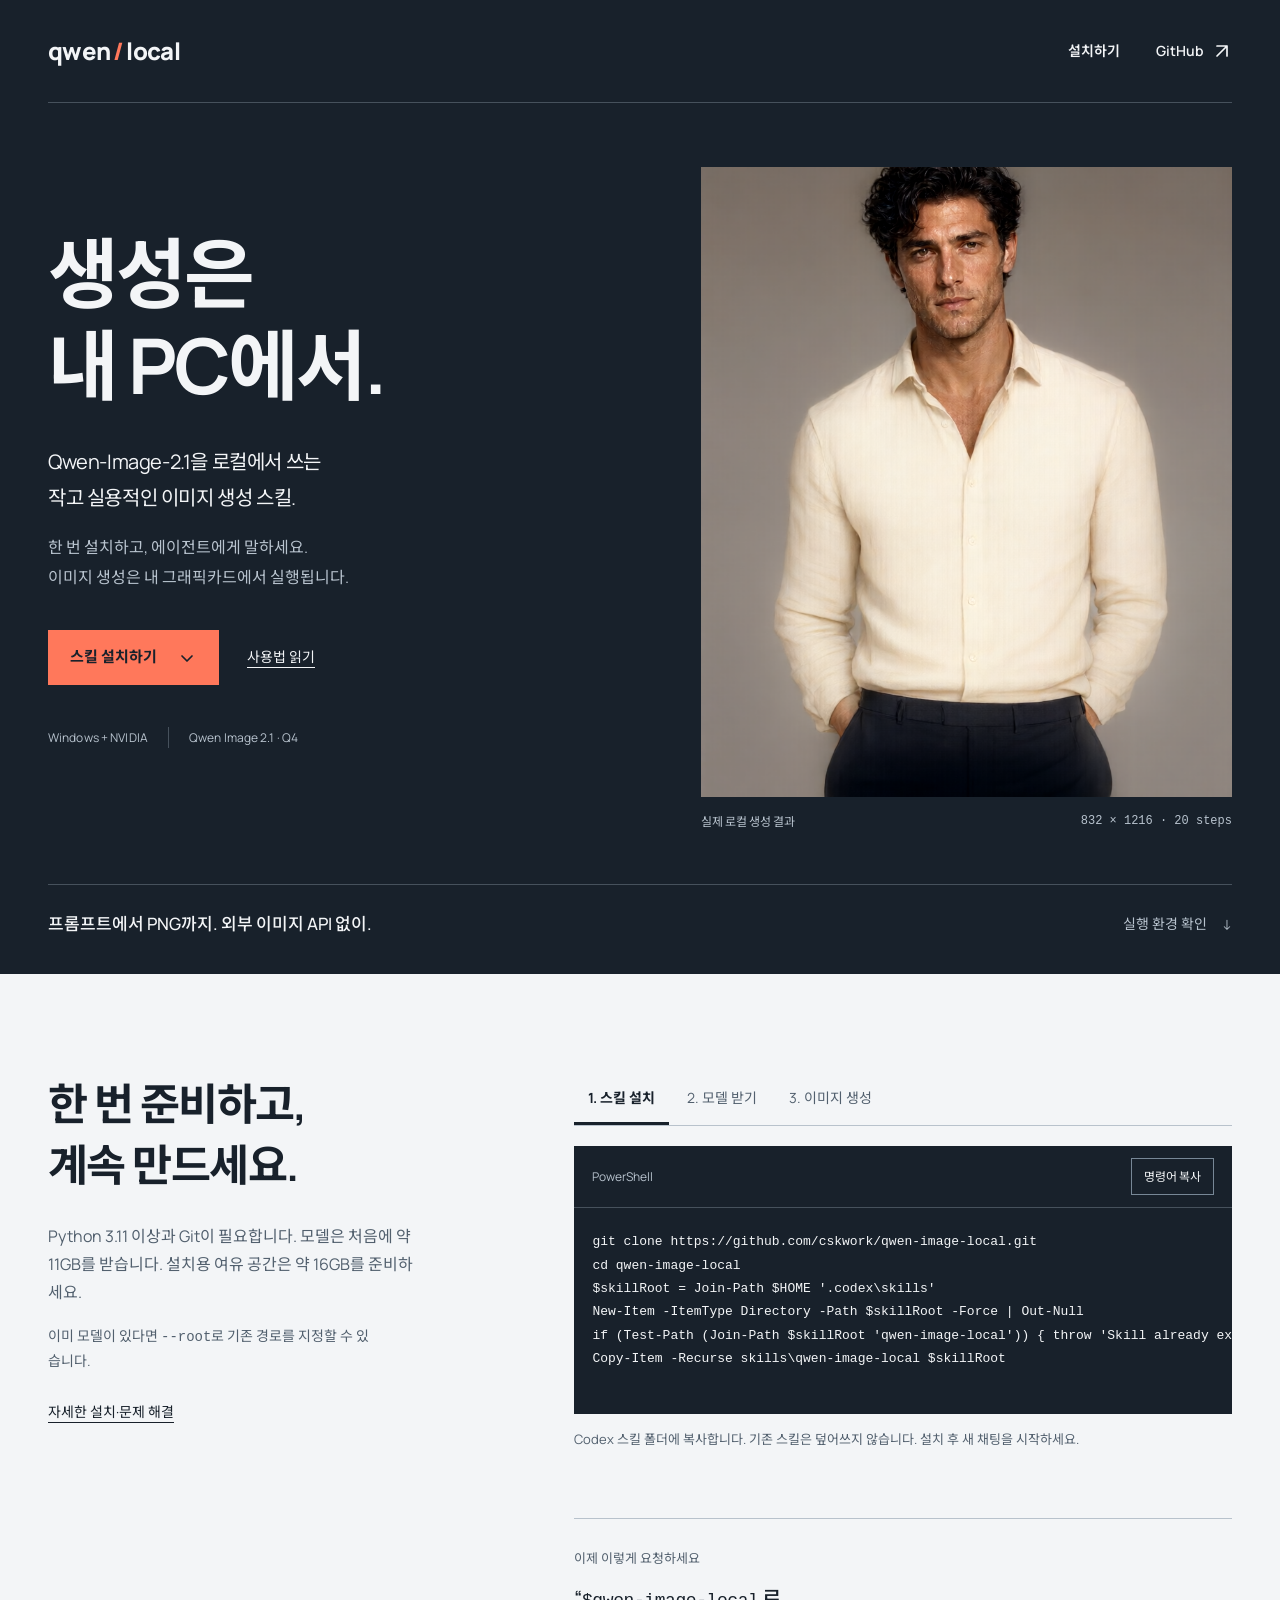
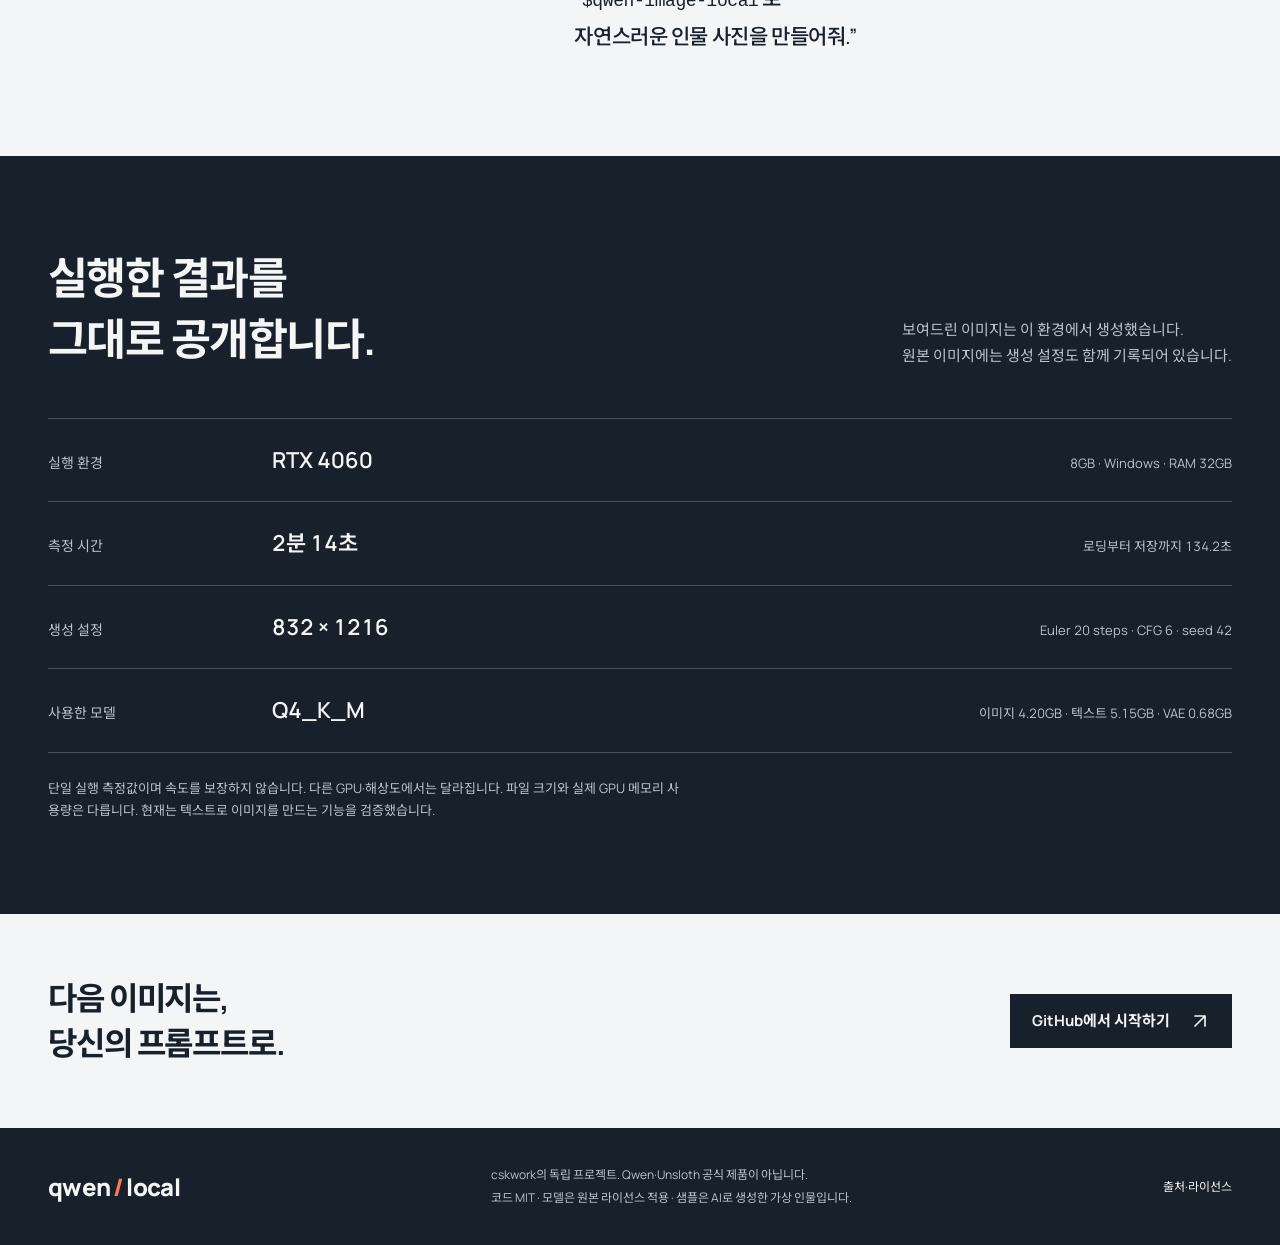
==== docs/index.html @ 839fddff "feat(skill): add local Qwen image workflow Package the verified Windows Q4 generation workflow for r" ====
<!doctype html>
<html lang="ko">
<head>
  <meta charset="utf-8">
  <meta name="viewport" content="width=device-width,initial-scale=1">
  <meta name="description" content="Qwen-Image-2.1을 내 Windows PC에서. 4비트 로컬 이미지 생성 스킬, 검증된 RTX 4060 실행 결과와 설치 방법.">
  <meta name="theme-color" content="#18212b">
  <title>Qwen Image Local — 내 PC에서 만드는 이미지</title>
  <link rel="icon" href="assets/favicon.svg" type="image/svg+xml">
  <link rel="preconnect" href="https://fonts.googleapis.com">
  <link rel="preconnect" href="https://fonts.gstatic.com" crossorigin>
  <link href="https://fonts.googleapis.com/css2?family=Manrope:wght@400;500;600;700;800&family=Noto+Sans+KR:wght@400;500;600;700;800&display=swap" rel="stylesheet">
  <link rel="stylesheet" href="style.css">
  <script src="app.js" defer></script>
</head>
<body>
  <a class="skip" href="#main">본문으로 이동</a>
  <header class="masthead wrap">
    <a class="wordmark" href="./" aria-label="Qwen Image Local 홈">qwen<span>/</span>local</a>
    <nav aria-label="주 메뉴">
      <a href="#start">설치하기</a>
      <a href="https://github.com/cskwork/qwen-image-local">GitHub <svg viewBox="0 0 20 20" aria-hidden="true"><path d="M5 15 15 5M5 5h10v10"/></svg></a>
    </nav>
  </header>
  <main id="main">
    <section class="hero wrap" aria-labelledby="hero-title">
      <div class="hero-copy">
        <h1 id="hero-title">생성은<br>내 PC에서.</h1>
        <p class="intro">Qwen-Image-2.1을 로컬에서 쓰는<br class="desktop-break"> 작고 실용적인 이미지 생성 스킬.</p>
        <p class="hero-detail">한 번 설치하고, 에이전트에게 말하세요.<br>이미지 생성은 내 그래픽카드에서 실행됩니다.</p>
        <div class="hero-actions"><a class="button primary" href="#start">스킬 설치하기 <svg viewBox="0 0 20 20" aria-hidden="true"><path d="m5 8 5 5 5-5"/></svg></a><a class="text-link" href="https://github.com/cskwork/qwen-image-local#readme">사용법 읽기</a></div>
        <div class="compatibility"><span>Windows + NVIDIA</span><span>Qwen Image 2.1 · Q4</span></div>
      </div>
      <figure class="proof">
        <a href="assets/portrait.png" aria-label="실제 생성 이미지 원본 보기"><img src="assets/portrait.png" width="832" height="1216" alt="로컬 Qwen 모델로 생성한 가상의 성인 남성. 크림색 셔츠와 어두운 바지, 회색 스튜디오 배경." fetchpriority="high"></a>
        <figcaption><span>실제 로컬 생성 결과</span><span>832 × 1216 · 20 steps</span></figcaption>
      </figure>
    </section>
    <div class="statement wrap"><p>프롬프트에서 PNG까지.<br class="mobile-break"> 외부 이미지 API 없이.</p><a href="#tested">실행 환경 확인 <span aria-hidden="true">↓</span></a></div>
    <section id="start" class="setup light" aria-labelledby="setup-title">
      <div class="wrap setup-grid">
        <div class="section-copy"><h2 id="setup-title">한 번 준비하고,<br>계속 만드세요.</h2><p>Python 3.11 이상과 Git이 필요합니다. 모델은 처음에 약 11GB를 받습니다. 설치용 여유 공간은 약 16GB를 준비하세요.</p><p class="aside">이미 모델이 있다면 <code>--root</code>로 기존 경로를 지정할 수 있습니다.</p><a class="text-link dark-link" href="https://github.com/cskwork/qwen-image-local/blob/main/skills/qwen-image-local/references/setup.md">자세한 설치·문제 해결</a></div>
        <div class="instructions">
          <div class="tabs" role="tablist" aria-label="설치와 생성 단계">
            <button id="tab-skill" role="tab" aria-selected="true" aria-controls="command-panel" data-step="skill">1. 스킬 설치</button>
            <button id="tab-model" role="tab" aria-selected="false" aria-controls="command-panel" tabindex="-1" data-step="model">2. 모델 받기</button>
            <button id="tab-generate" role="tab" aria-selected="false" aria-controls="command-panel" tabindex="-1" data-step="generate">3. 이미지 생성</button>
          </div>
          <div id="command-panel" role="tabpanel" aria-labelledby="tab-skill" tabindex="0">
            <div class="code-toolbar"><span>PowerShell</span><button id="copy-command" type="button">명령어 복사</button></div>
            <pre><code id="command-code">git clone https://github.com/cskwork/qwen-image-local.git
cd qwen-image-local
$skillRoot = Join-Path $HOME '.codex\skills'
New-Item -ItemType Directory -Path $skillRoot -Force | Out-Null
if (Test-Path (Join-Path $skillRoot 'qwen-image-local')) { throw 'Skill already exists' }
Copy-Item -Recurse skills\qwen-image-local $skillRoot</code></pre>
          </div>
          <p id="command-note" class="command-note">Codex 스킬 폴더에 복사합니다. 기존 스킬은 덮어쓰지 않습니다. 설치 후 새 채팅을 시작하세요.</p>
          <p id="copy-status" role="status" aria-live="polite"></p>
          <div class="invocation"><span>이제 이렇게 요청하세요</span><p>“<code>$qwen-image-local</code> 로<br>자연스러운 인물 사진을 만들어줘.”</p></div>
        </div>
      </div>
    </section>
    <section id="tested" class="tested wrap" aria-labelledby="tested-title">
      <div class="tested-heading"><h2 id="tested-title">실행한 결과를<br>그대로 공개합니다.</h2><p>보여드린 이미지는 이 환경에서 생성했습니다.<br>원본 이미지에는 생성 설정도 함께 기록되어 있습니다.</p></div>
      <dl class="measurements">
        <div><dt>실행 환경</dt><dd>RTX 4060 <span>8GB · Windows · RAM 32GB</span></dd></div>
        <div><dt>측정 시간</dt><dd>2분 14초 <span>로딩부터 저장까지 134.2초</span></dd></div>
        <div><dt>생성 설정</dt><dd>832 × 1216 <span>Euler 20 steps · CFG 6 · seed 42</span></dd></div>
        <div><dt>사용한 모델</dt><dd>Q4_K_M <span>이미지 4.20GB · 텍스트 5.15GB · VAE 0.68GB</span></dd></div>
      </dl>
      <p class="measurement-note">단일 실행 측정값이며 속도를 보장하지 않습니다. 다른 GPU·해상도에서는 달라집니다. 파일 크기와 실제 GPU 메모리 사용량은 다릅니다. 현재는 텍스트로 이미지를 만드는 기능을 검증했습니다.</p>
    </section>
    <section class="closing light"><div class="wrap closing-inner"><h2>다음 이미지는,<br>당신의 프롬프트로.</h2><a class="button secondary" href="https://github.com/cskwork/qwen-image-local">GitHub에서 시작하기 <svg viewBox="0 0 20 20" aria-hidden="true"><path d="M5 15 15 5M5 5h10v10"/></svg></a></div></section>
  </main>
  <footer class="wrap"><a class="wordmark" href="./">qwen<span>/</span>local</a><p>cskwork의 독립 프로젝트. Qwen·Unsloth 공식 제품이 아닙니다.<br>코드 MIT · 모델은 원본 라이선스 적용 · 샘플은 AI로 생성한 가상 인물입니다.</p><a href="https://github.com/cskwork/qwen-image-local#models-and-licenses">출처·라이선스</a></footer>
</body>
</html>
---- docs/style.css ----
:root{--ink:#18212b;--paper:#f3f5f7;--white:#fff;--muted:#b8c3ce;--line:#46515c;--accent:#ff785b;--dark-muted:#52606e;--font:'Manrope','Noto Sans KR',sans-serif;--mono:Consolas,'Courier New',monospace}
*{box-sizing:border-box}html{scroll-behavior:smooth;scroll-padding-top:24px}body{margin:0;background:var(--ink);color:var(--paper);font-family:var(--font);font-size:16px;line-height:1.75;-webkit-font-smoothing:antialiased}::selection{background:var(--accent);color:var(--ink)}a{color:inherit;text-decoration:none}a:hover{text-decoration:underline;text-underline-offset:5px}button{font:inherit;cursor:pointer}a:focus-visible,button:focus-visible,[tabindex]:focus-visible{outline:3px solid var(--accent);outline-offset:5px}svg{width:20px;height:20px;fill:none;stroke:currentColor;stroke-width:1.7;stroke-linecap:round;stroke-linejoin:round;flex:none}.wrap{width:min(1200px,calc(100% - 96px));margin-inline:auto}.skip{position:absolute;top:-100px;left:20px;z-index:5;background:var(--accent);color:var(--ink);padding:12px 20px}.skip:focus{top:12px}.masthead{display:flex;align-items:center;justify-content:space-between;padding-block:30px;border-bottom:1px solid var(--line)}.wordmark{font-size:24px;font-weight:800;letter-spacing:-.03em}.wordmark span{color:var(--accent);padding-inline:3px}nav{display:flex;gap:36px}nav a{display:flex;align-items:center;gap:8px;font-size:14px;font-weight:600}.hero{display:grid;grid-template-columns:1fr .91fr;gap:70px;padding-block:64px 52px;align-items:center}.hero-copy{padding-bottom:24px}h1,h2,p,figure{margin:0}h1{font-size:clamp(52px,6vw,84px);line-height:1.2;letter-spacing:-.04em;font-weight:700;text-wrap:balance}h2{font-size:clamp(30px,3.4vw,44px);font-weight:700;letter-spacing:-.035em;line-height:1.4;text-wrap:balance}.intro{font-size:20px;line-height:1.8;margin-top:32px;letter-spacing:-.02em}.hero-detail{color:var(--muted);margin-top:16px;line-height:1.9}.hero-actions{display:flex;align-items:center;gap:28px;margin-top:38px}.button{display:inline-flex;align-items:center;justify-content:center;gap:20px;min-height:54px;padding:14px 22px;font-size:15px;font-weight:700;transition:background .2s ease,color .2s ease}.button:hover{text-decoration:none}.primary{background:var(--accent);color:var(--ink)}.primary:hover{background:#ff947d}.text-link{font-size:14px;text-decoration:underline;text-underline-offset:5px}.compatibility{display:flex;gap:20px;flex-wrap:wrap;margin-top:42px;color:var(--muted);font-size:12px;letter-spacing:.01em}.compatibility span+span{padding-left:20px;border-left:1px solid var(--line)}.proof{position:relative}.proof img{display:block;width:100%;height:auto;max-height:630px;object-fit:cover;object-position:center 30%}.proof>a{display:block}.proof figcaption{display:flex;justify-content:space-between;gap:14px;color:var(--muted);font-size:12px;padding-top:14px}.proof figcaption span:last-child{font-family:var(--mono)}.statement{display:flex;align-items:center;justify-content:space-between;padding:24px 0 35px;border-top:1px solid var(--line)}.statement p{font-size:17px;font-weight:500}.statement a{font-size:14px;color:var(--muted)}.statement a span{margin-left:12px}.mobile-break{display:none}.light{background:var(--paper);color:var(--ink)}.setup{padding-block:100px}.setup-grid{display:grid;grid-template-columns:.8fr 1.2fr;gap:88px}.section-copy>p{max-width:37ch;margin-top:26px;color:var(--dark-muted)}.section-copy .aside{font-size:14px;margin-top:18px}.dark-link{display:inline-block;margin-top:26px}.instructions{min-width:0}.tabs{display:flex;border-bottom:1px solid #b8c2cc;gap:4px}.tabs button{border:0;background:none;padding:12px 14px;min-height:48px;font-size:14px;white-space:nowrap;color:var(--dark-muted);border-bottom:3px solid transparent}.tabs button[aria-selected=true]{color:var(--ink);border-bottom-color:var(--ink);font-weight:700}.tabs button:hover{background:#e5e9ed}#command-panel{background:var(--ink);color:var(--paper);margin-top:20px}.code-toolbar{padding:12px 18px;border-bottom:1px solid var(--line);display:flex;align-items:center;justify-content:space-between;gap:15px;color:var(--muted);font-size:12px}.code-toolbar button{border:1px solid #778796;padding:7px 12px;background:none;color:var(--paper);font-size:12px;min-height:36px}.code-toolbar button:hover{background:#303c48}pre{margin:0;padding:22px 18px;overflow-x:auto;min-height:206px;font-size:13px;line-height:1.8;tab-size:2}code{font-family:var(--mono)}.command-note{font-size:13px;color:var(--dark-muted);margin-top:14px;min-height:46px}#copy-status{font-size:13px;min-height:24px;color:#1d6542}.invocation{margin-top:20px;padding-top:24px;border-top:1px solid #b8c2cc}.invocation>span{font-size:13px;color:var(--dark-muted)}.invocation>p{font-size:21px;font-weight:500;line-height:1.8;margin-top:9px;letter-spacing:-.02em}.invocation code{font-size:18px}.tested{padding-block:92px}.tested-heading{display:flex;align-items:flex-end;justify-content:space-between;gap:48px}.tested-heading>p{color:var(--muted);font-size:15px;max-width:45ch}.measurements{margin:48px 0 0}.measurements>div{display:grid;grid-template-columns:200px 1fr;align-items:baseline;gap:24px;padding-block:22px;border-top:1px solid var(--line)}.measurements>div:last-child{border-bottom:1px solid var(--line)}dt{font-size:14px;color:var(--muted)}dd{margin:0;font-size:22px;font-weight:600;display:flex;justify-content:space-between;align-items:baseline;gap:20px;font-variant-numeric:tabular-nums}dd span{font-size:13px;font-weight:400;color:var(--muted)}.measurement-note{font-size:13px;color:var(--muted);max-width:80ch;margin-top:24px}.closing{padding-block:62px}.closing-inner{display:flex;align-items:center;justify-content:space-between;gap:40px}.closing h2{font-size:32px}.secondary{background:var(--ink);color:var(--paper)}.secondary:hover{background:#344557}footer{display:flex;align-items:center;justify-content:space-between;gap:32px;padding-block:36px}footer p{font-size:12px;color:var(--muted);line-height:1.9}footer>a:last-child{font-size:12px;white-space:nowrap}pre{scrollbar-color:#798796 var(--ink)}
@media(min-width:901px){.hero-copy{animation:reveal .65s cubic-bezier(.16,1,.3,1) both}@keyframes reveal{from{clip-path:inset(0 0 8% 0);transform:translateY(8px)}to{clip-path:inset(0);transform:translateY(0)}}}
@media(max-width:1000px){.wrap{width:calc(100% - 56px)}.hero{gap:36px}.hero-actions{gap:18px}.setup-grid{gap:42px;grid-template-columns:.8fr 1.2fr}dd{display:block}dd span{display:block;margin-top:5px}.tested-heading{gap:28px}footer{flex-wrap:wrap}footer p{margin-left:auto}}
@media(max-width:700px){.wrap{width:calc(100% - 40px)}.masthead{padding-block:20px}.wordmark{font-size:22px}nav{gap:20px}.hero{grid-template-columns:1fr;gap:36px;padding-block:40px}.hero-copy{padding:0}h1{font-size:58px;line-height:1.2}.intro{font-size:18px;margin-top:24px}.hero-detail{font-size:14px}.hero-actions{margin-top:26px;gap:26px}.compatibility{margin-top:28px;gap:12px}.compatibility span+span{padding-left:12px}.proof{max-width:470px;width:100%;margin-inline:auto}.proof img{max-height:none}.proof figcaption{font-size:12px}.statement{align-items:flex-end;gap:20px;padding-block:22px 30px}.statement p{font-size:15px}.statement a{font-size:12px;white-space:nowrap}.mobile-break{display:initial}.setup{padding-block:52px}.setup-grid{grid-template-columns:1fr;gap:36px}.section-copy>p{max-width:48ch}.tabs{gap:0;justify-content:space-between}.tabs button{padding:10px 8px;font-size:13px}.invocation>p{font-size:20px}.tested{padding-block:54px}.tested-heading{display:block}.tested-heading>p{margin-top:22px;font-size:14px}.measurements{margin-top:32px}.measurements>div{grid-template-columns:86px 1fr;gap:18px;padding-block:18px}dt{font-size:13px}dd{font-size:20px}dd span{font-size:12px;line-height:1.8}.closing{padding-block:42px}.closing-inner{display:block}.closing h2{font-size:29px}.closing .button{margin-top:25px}footer{gap:18px;padding-block:30px}footer p{order:3;margin:0;width:100%;font-size:12px}footer>a:last-child{margin-left:auto}.desktop-break{display:none}}
@media(prefers-reduced-motion:reduce){html{scroll-behavior:auto}.hero-copy{animation:none}.button{transition:none}}
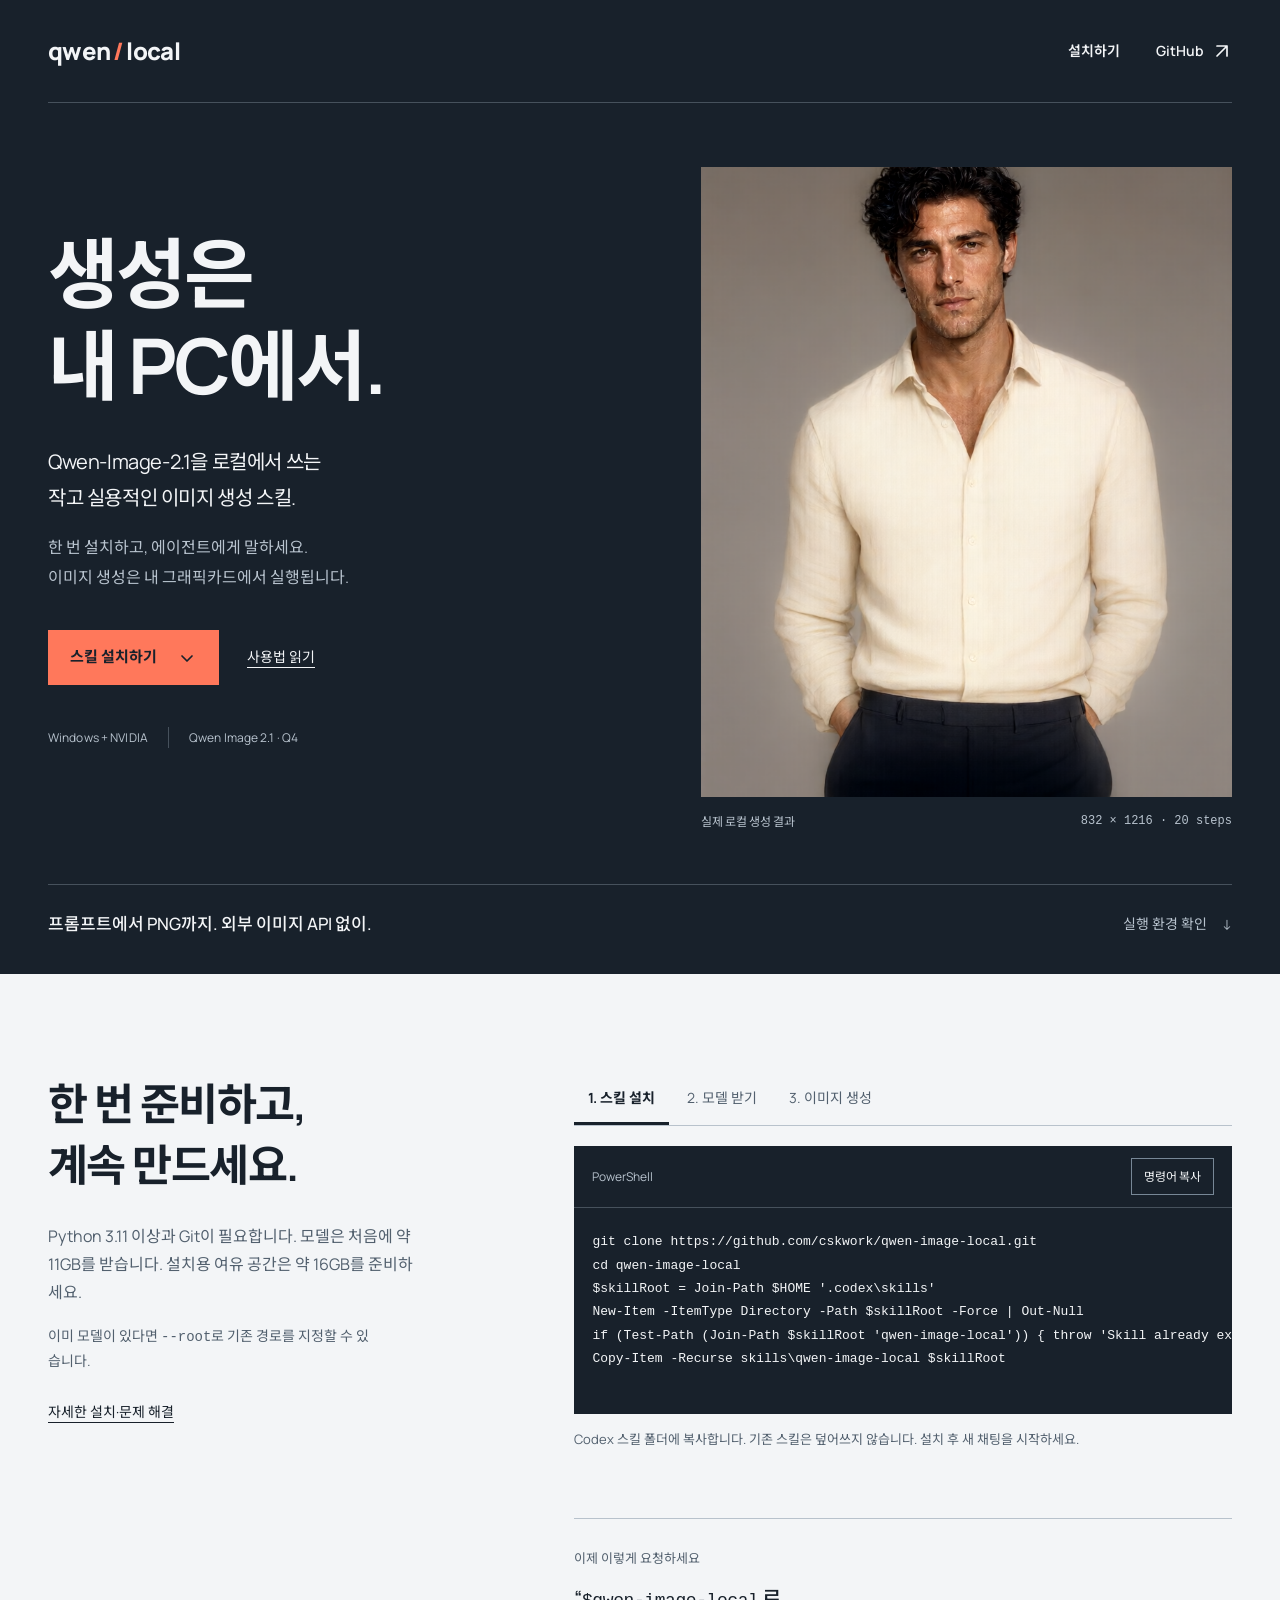
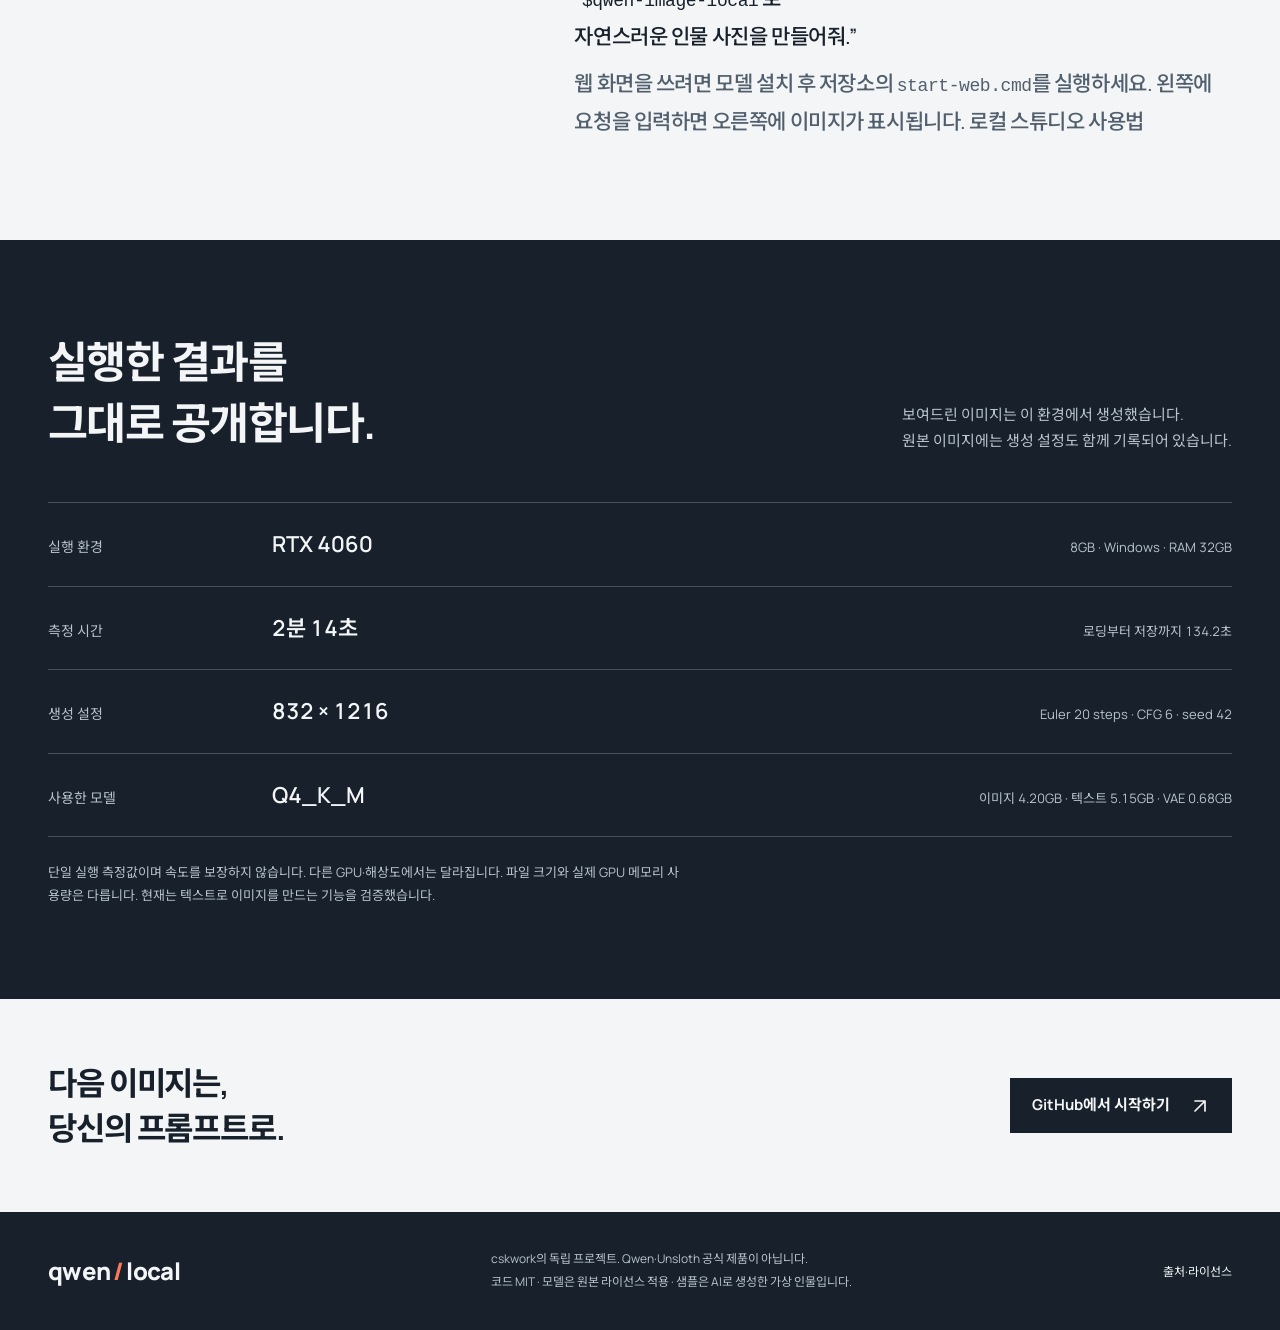
==== commit af044a46: "feat(studio): add local image generation UI Let users submit prompts in a local browser and see gene" ====
--- a/docs/index.html
+++ b/docs/index.html
@@ -57,7 +57,7 @@
           </div>
           <p id="command-note" class="command-note">Codex 스킬 폴더에 복사합니다. 기존 스킬은 덮어쓰지 않습니다. 설치 후 새 채팅을 시작하세요.</p>
           <p id="copy-status" role="status" aria-live="polite"></p>
-          <div class="invocation"><span>이제 이렇게 요청하세요</span><p>“<code>$qwen-image-local</code> 로<br>자연스러운 인물 사진을 만들어줘.”</p></div>
+          <div class="invocation"><span>이제 이렇게 요청하세요</span><p>“<code>$qwen-image-local</code> 로<br>자연스러운 인물 사진을 만들어줘.”</p><p class="command-note">웹 화면을 쓰려면 모델 설치 후 저장소의 <code>start-web.cmd</code>를 실행하세요. 왼쪽에 요청을 입력하면 오른쪽에 이미지가 표시됩니다. <a href="https://github.com/cskwork/qwen-image-local#local-web-studio">로컬 스튜디오 사용법</a></p></div>
         </div>
       </div>
     </section>
